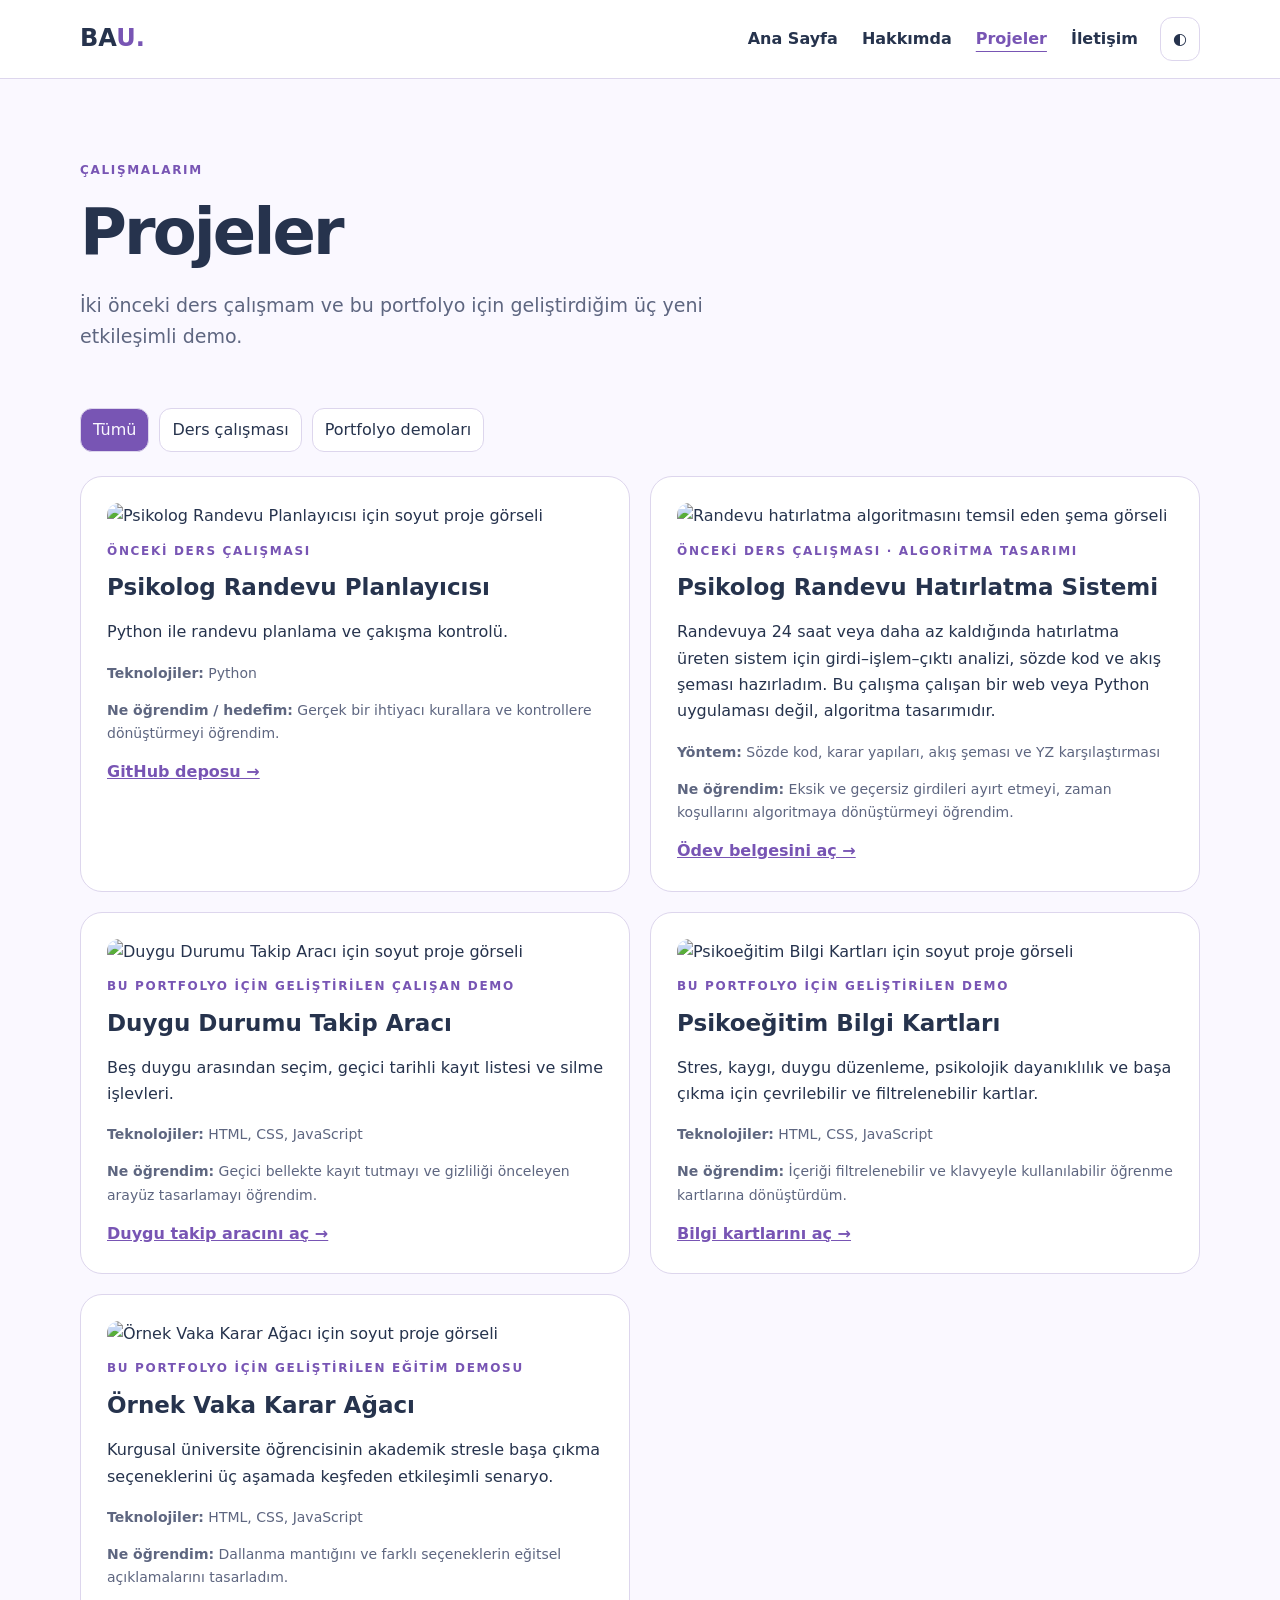
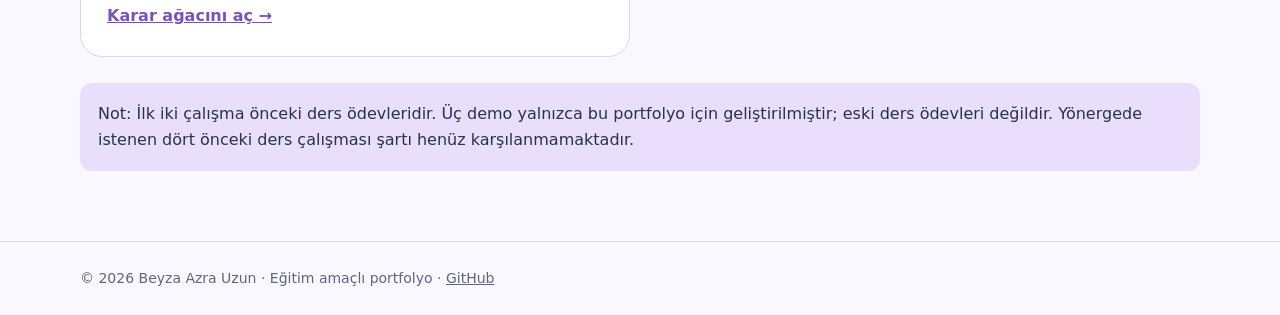
==== projeler.html @ 6c6bd9bc "Add files via upload" ====
<!DOCTYPE html>
<html lang="tr"><head><meta charset="utf-8"/><meta content="width=device-width,initial-scale=1" name="viewport"/><meta content="Beyza Azra Uzun - psikoloji ve klinik psikoloji odaklı öğrenci portfolyosu" name="description"/><title>Projeler | Beyza Azra Uzun</title><link href="style.css" rel="stylesheet"/><script defer="" src="script.js"></script></head><body><a class="skip" href="#icerik">İçeriğe atla</a><header class="header"><div class="shell navwrap"><a class="brand" href="index.html">BA<span>U.</span></a><button aria-controls="menu" aria-expanded="false" class="menu-toggle" type="button">Menü <span aria-hidden="true">☰</span></button><nav aria-label="Ana menü" id="menu"><a href="index.html">Ana Sayfa</a><a href="hakkimda.html">Hakkımda</a><a aria-current="page" href="projeler.html">Projeler</a><a href="iletisim.html">İletişim</a></nav><button aria-label="Koyu temaya geç" aria-pressed="false" class="theme-toggle" type="button">◐</button></div></header><main class="shell" id="icerik" tabindex="-1"><section class="pagehead"><p class="eyebrow">ÇALIŞMALARIM</p><h1>Projeler</h1><p class="lead">İki önceki ders çalışmam ve bu portfolyo için geliştirdiğim üç yeni etkileşimli demo.</p></section><div aria-label="Proje filtreleri" class="filters" role="group"><button aria-pressed="true" data-filter="all" type="button">Tümü</button><button aria-pressed="false" data-filter="real" type="button">Ders çalışması</button><button aria-pressed="false" data-filter="demo" type="button">Portfolyo demoları</button></div><div class="projects"><article class="project panel" data-kind="real"><img alt="Psikolog Randevu Planlayıcısı için soyut proje görseli" src="assets/project-1.svg"/><div><p class="eyebrow">Önceki ders çalışması</p><h2>Psikolog Randevu Planlayıcısı</h2><p>Python ile randevu planlama ve çakışma kontrolü.</p><p class="small"><strong>Teknolojiler:</strong> Python</p><p class="small"><strong>Ne öğrendim / hedefim:</strong> Gerçek bir ihtiyacı kurallara ve kontrollere dönüştürmeyi öğrendim.</p><a class="textlink" href="https://github.com/azrauzun1/Psikolog-randevu-planlay-c-">GitHub deposu →</a></div></article><article class="project panel" data-kind="real"><img alt="Randevu hatırlatma algoritmasını temsil eden şema görseli" src="assets/project-2.svg"/><div><p class="eyebrow">Önceki ders çalışması · Algoritma tasarımı</p><h2>Psikolog Randevu Hatırlatma Sistemi</h2><p>Randevuya 24 saat veya daha az kaldığında hatırlatma üreten sistem için girdi–işlem–çıktı analizi, sözde kod ve akış şeması hazırladım. Bu çalışma çalışan bir web veya Python uygulaması değil, algoritma tasarımıdır.</p><p class="small"><strong>Yöntem:</strong> Sözde kod, karar yapıları, akış şeması ve YZ karşılaştırması</p><p class="small"><strong>Ne öğrendim:</strong> Eksik ve geçersiz girdileri ayırt etmeyi, zaman koşullarını algoritmaya dönüştürmeyi öğrendim.</p><a class="textlink" href="belgeler/randevu-hatirlatma.pdf">Ödev belgesini aç →</a></div></article><article class="project panel" data-kind="demo"><img alt="Duygu Durumu Takip Aracı için soyut proje görseli" src="assets/project-2.svg"/><div><p class="eyebrow">Bu portfolyo için geliştirilen çalışan demo</p><h2>Duygu Durumu Takip Aracı</h2><p>Beş duygu arasından seçim, geçici tarihli kayıt listesi ve silme işlevleri.</p><p class="small"><strong>Teknolojiler:</strong> HTML, CSS, JavaScript</p><p class="small"><strong>Ne öğrendim:</strong> Geçici bellekte kayıt tutmayı ve gizliliği önceleyen arayüz tasarlamayı öğrendim.</p><a class="textlink" href="projeler/duygu-takip.html">Duygu takip aracını aç →</a></div></article><article class="project panel" data-kind="demo"><img alt="Psikoeğitim Bilgi Kartları için soyut proje görseli" src="assets/project-3.svg"/><div><p class="eyebrow">Bu portfolyo için geliştirilen demo</p><h2>Psikoeğitim Bilgi Kartları</h2><p>Stres, kaygı, duygu düzenleme, psikolojik dayanıklılık ve başa çıkma için çevrilebilir ve filtrelenebilir kartlar.</p><p class="small"><strong>Teknolojiler:</strong> HTML, CSS, JavaScript</p><p class="small"><strong>Ne öğrendim:</strong> İçeriği filtrelenebilir ve klavyeyle kullanılabilir öğrenme kartlarına dönüştürdüm.</p><a class="textlink" href="projeler/psikoegitim.html">Bilgi kartlarını aç →</a></div></article><article class="project panel" data-kind="demo"><img alt="Örnek Vaka Karar Ağacı için soyut proje görseli" src="assets/project-4.svg"/><div><p class="eyebrow">Bu portfolyo için geliştirilen eğitim demosu</p><h2>Örnek Vaka Karar Ağacı</h2><p>Kurgusal üniversite öğrencisinin akademik stresle başa çıkma seçeneklerini üç aşamada keşfeden etkileşimli senaryo.</p><p class="small"><strong>Teknolojiler:</strong> HTML, CSS, JavaScript</p><p class="small"><strong>Ne öğrendim:</strong> Dallanma mantığını ve farklı seçeneklerin eğitsel açıklamalarını tasarladım.</p><a class="textlink" href="projeler/vaka.html">Karar ağacını aç →</a></div></article></div><p class="notice">Not: İlk iki çalışma önceki ders ödevleridir. Üç demo yalnızca bu portfolyo için geliştirilmiştir; eski ders ödevleri değildir. Yönergede istenen dört önceki ders çalışması şartı henüz karşılanmamaktadır.</p></main><footer class="footer"><div class="shell">© 2026 Beyza Azra Uzun · Eğitim amaçlı portfolyo · <a href="https://github.com/azrauzun1" rel="noopener noreferrer">GitHub</a></div></footer></body></html>
---- style.css ----
:root{color-scheme:light;--bg:#faf8ff;--surface:#fff;--ink:#26334d;--muted:#5e6680;--accent:#7855b4;--soft:#e9defb;--border:#ddd6ed}*{box-sizing:border-box}html{scroll-behavior:smooth}body{margin:0;background:var(--bg);color:var(--ink);font:16px/1.65 system-ui,-apple-system,BlinkMacSystemFont,"Segoe UI",sans-serif}body.dark{color-scheme:dark;--bg:#171b2a;--surface:#22283b;--ink:#f5f2ff;--muted:#c7c1d6;--accent:#c5a8ff;--soft:#34304b;--border:#4b4860}a{color:inherit}button,input,textarea{font:inherit}button{cursor:pointer}a:focus-visible,button:focus-visible,input:focus-visible,textarea:focus-visible{outline:3px solid #d08e31;outline-offset:3px}.shell{width:min(1120px,calc(100% - 40px));margin:auto}.skip{position:absolute;left:12px;top:-90px;background:var(--surface);padding:12px;z-index:9}.skip:focus{top:12px}.header{border-bottom:1px solid var(--border);background:var(--surface)}.navwrap{min-height:78px;display:flex;align-items:center;gap:22px}.brand{text-decoration:none;font-size:24px;font-weight:800;margin-right:auto}.brand span{color:var(--accent)}nav{display:flex;gap:24px}nav a{text-decoration:none;font-weight:600}nav a[aria-current]{color:var(--accent);text-decoration:underline;text-underline-offset:7px}.theme-toggle,.menu-toggle,.filters button{border:1px solid var(--border);background:var(--surface);color:var(--ink);border-radius:12px;padding:8px 12px}.menu-toggle{display:none}main{min-height:65vh}.hero{display:grid;grid-template-columns:1.3fr .7fr;gap:50px;align-items:center;padding:100px 0 80px}.eyebrow{color:var(--accent);font-size:12px;letter-spacing:.14em;font-weight:800;text-transform:uppercase}h1{font-size:clamp(36px,5vw,66px);line-height:1.13;letter-spacing:-.045em;margin:15px 0 22px}h1 span{color:var(--accent)}h2{font-size:23px;line-height:1.3}.lead{font-size:19px;color:var(--muted);max-width:690px}.avatar{width:100%;max-width:360px;justify-self:center}.actions{display:flex;gap:12px;flex-wrap:wrap;margin-top:28px}.btn{display:inline-block;background:var(--accent);color:var(--bg);text-decoration:none;border:0;padding:12px 22px;border-radius:13px;font-weight:700}.btn.secondary{background:var(--soft);color:var(--ink)}.section{padding:36px 0 90px}.pagehead{padding:70px 0 36px}.two{display:grid;grid-template-columns:1fr 1fr;gap:24px;margin:20px 0 80px}.panel{background:var(--surface);border:1px solid var(--border);border-radius:22px;padding:26px}.panel h2:first-child{margin-top:0}.filters{display:flex;gap:10px;flex-wrap:wrap;margin:0 0 24px}.filters [aria-pressed=true]{background:var(--accent);color:var(--bg)}.projects{display:grid;grid-template-columns:1fr 1fr;gap:20px}.project img{width:100%;height:150px;object-fit:cover;border-radius:12px}.project h2{margin:8px 0}.small,.pending{font-size:14px;color:var(--muted)}.textlink{color:var(--accent);font-weight:700}.notice{margin:26px 0 70px;padding:18px;background:var(--soft);border-radius:12px}.footer{border-top:1px solid var(--border);padding:25px 0;color:var(--muted);font-size:14px}label{display:block;font-weight:700;margin:16px 0 6px}input,textarea{width:100%;background:var(--bg);border:1px solid var(--border);border-radius:10px;color:var(--ink);padding:10px}#form-feedback{min-height:1.5em;font-weight:700}.privacy{border-top:1px solid var(--border);padding-top:16px}@media(max-width:820px){.hero{grid-template-columns:1fr;padding:65px 0}.avatar{max-width:260px}.projects{grid-template-columns:1fr}.navwrap{flex-wrap:wrap;padding:14px 0}.menu-toggle{display:block}nav{display:none;order:5;width:100%;flex-direction:column;gap:0}nav.open{display:flex}nav a{padding:10px 0}.two{grid-template-columns:1fr}}@media(max-width:480px){.shell{width:min(100% - 28px,1120px)}.hero{gap:22px;padding:45px 0}.lead{font-size:17px}.panel{padding:18px}.pagehead{padding:45px 0 20px}.actions .btn{width:100%;text-align:center}}@media(prefers-reduced-motion:reduce){html{scroll-behavior:auto}}
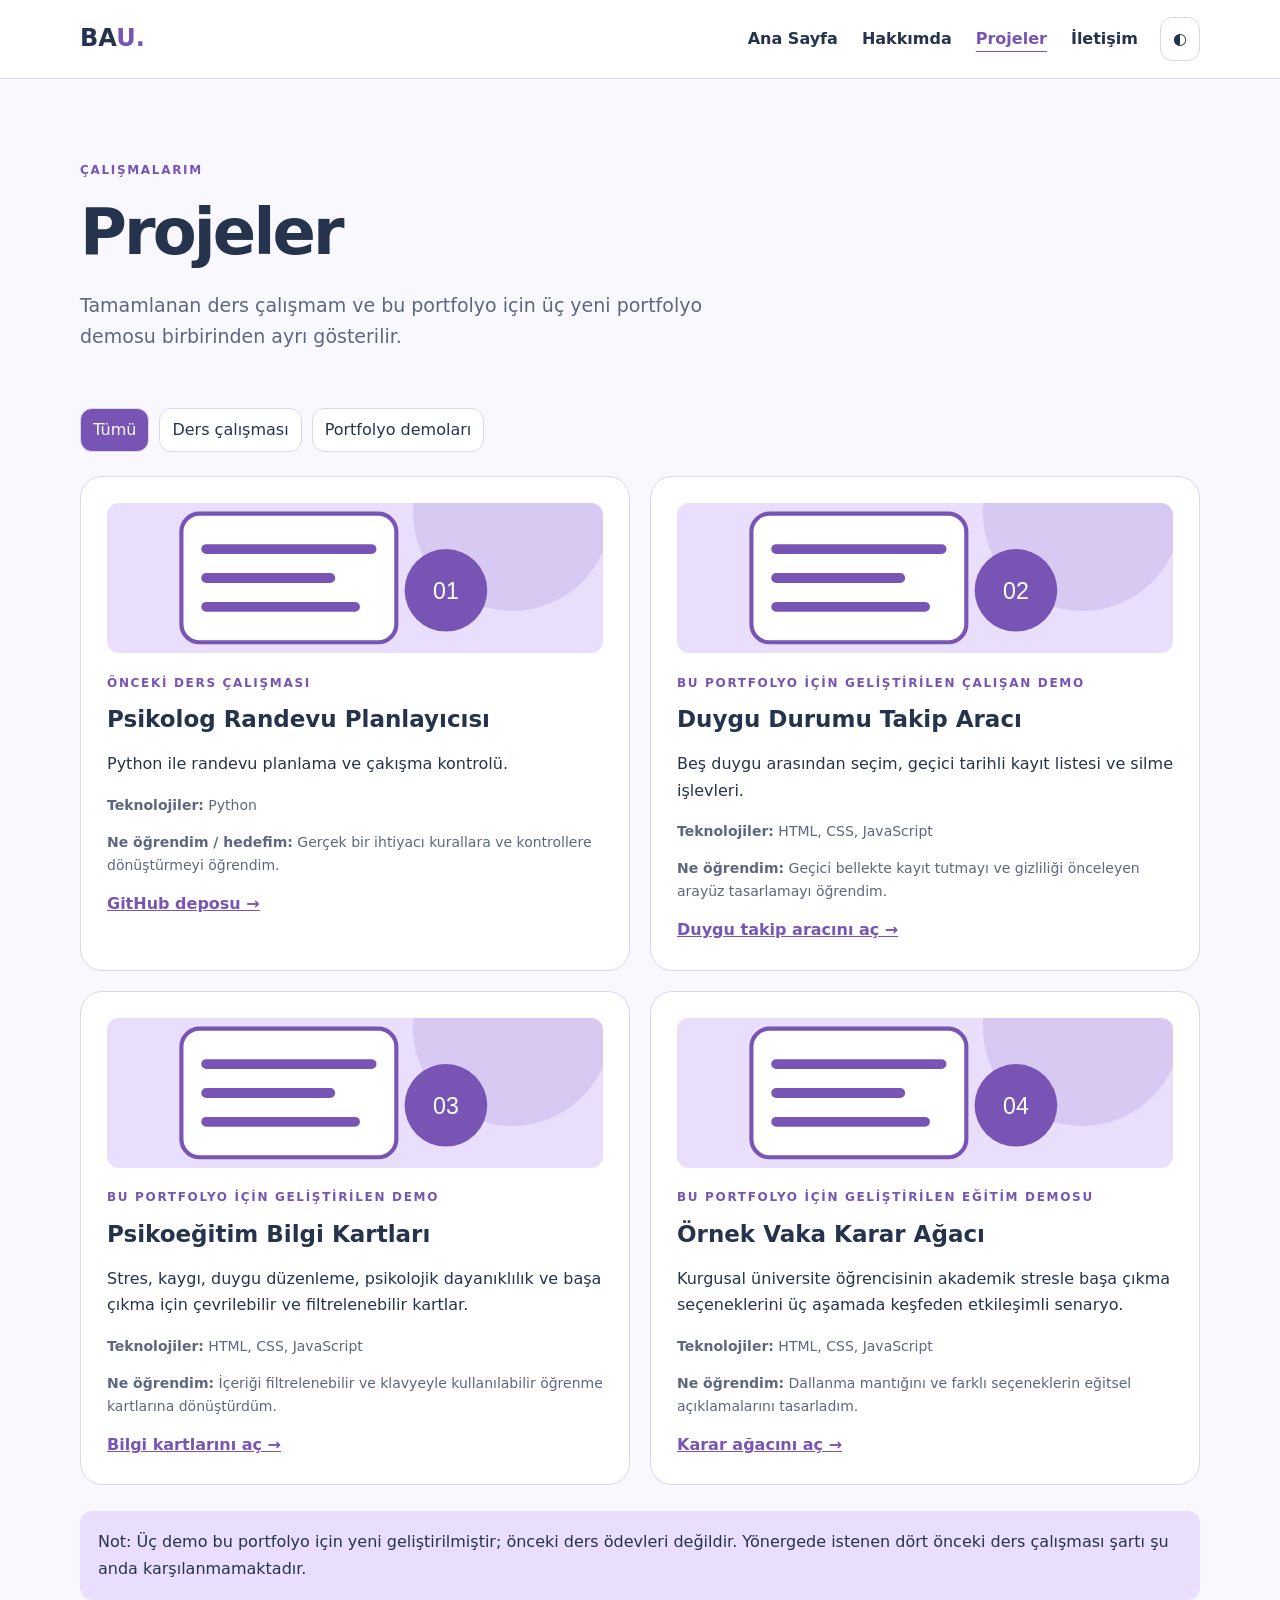
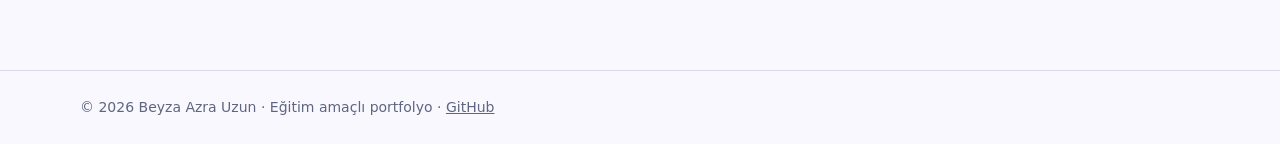
==== commit 2303ce96: "Add files via upload" ====
--- a/projeler.html
+++ b/projeler.html
@@ -1,2 +1 @@
-<!DOCTYPE html>
-<html lang="tr"><head><meta charset="utf-8"/><meta content="width=device-width,initial-scale=1" name="viewport"/><meta content="Beyza Azra Uzun - psikoloji ve klinik psikoloji odaklı öğrenci portfolyosu" name="description"/><title>Projeler | Beyza Azra Uzun</title><link href="style.css" rel="stylesheet"/><script defer="" src="script.js"></script></head><body><a class="skip" href="#icerik">İçeriğe atla</a><header class="header"><div class="shell navwrap"><a class="brand" href="index.html">BA<span>U.</span></a><button aria-controls="menu" aria-expanded="false" class="menu-toggle" type="button">Menü <span aria-hidden="true">☰</span></button><nav aria-label="Ana menü" id="menu"><a href="index.html">Ana Sayfa</a><a href="hakkimda.html">Hakkımda</a><a aria-current="page" href="projeler.html">Projeler</a><a href="iletisim.html">İletişim</a></nav><button aria-label="Koyu temaya geç" aria-pressed="false" class="theme-toggle" type="button">◐</button></div></header><main class="shell" id="icerik" tabindex="-1"><section class="pagehead"><p class="eyebrow">ÇALIŞMALARIM</p><h1>Projeler</h1><p class="lead">İki önceki ders çalışmam ve bu portfolyo için geliştirdiğim üç yeni etkileşimli demo.</p></section><div aria-label="Proje filtreleri" class="filters" role="group"><button aria-pressed="true" data-filter="all" type="button">Tümü</button><button aria-pressed="false" data-filter="real" type="button">Ders çalışması</button><button aria-pressed="false" data-filter="demo" type="button">Portfolyo demoları</button></div><div class="projects"><article class="project panel" data-kind="real"><img alt="Psikolog Randevu Planlayıcısı için soyut proje görseli" src="assets/project-1.svg"/><div><p class="eyebrow">Önceki ders çalışması</p><h2>Psikolog Randevu Planlayıcısı</h2><p>Python ile randevu planlama ve çakışma kontrolü.</p><p class="small"><strong>Teknolojiler:</strong> Python</p><p class="small"><strong>Ne öğrendim / hedefim:</strong> Gerçek bir ihtiyacı kurallara ve kontrollere dönüştürmeyi öğrendim.</p><a class="textlink" href="https://github.com/azrauzun1/Psikolog-randevu-planlay-c-">GitHub deposu →</a></div></article><article class="project panel" data-kind="real"><img alt="Randevu hatırlatma algoritmasını temsil eden şema görseli" src="assets/project-2.svg"/><div><p class="eyebrow">Önceki ders çalışması · Algoritma tasarımı</p><h2>Psikolog Randevu Hatırlatma Sistemi</h2><p>Randevuya 24 saat veya daha az kaldığında hatırlatma üreten sistem için girdi–işlem–çıktı analizi, sözde kod ve akış şeması hazırladım. Bu çalışma çalışan bir web veya Python uygulaması değil, algoritma tasarımıdır.</p><p class="small"><strong>Yöntem:</strong> Sözde kod, karar yapıları, akış şeması ve YZ karşılaştırması</p><p class="small"><strong>Ne öğrendim:</strong> Eksik ve geçersiz girdileri ayırt etmeyi, zaman koşullarını algoritmaya dönüştürmeyi öğrendim.</p><a class="textlink" href="belgeler/randevu-hatirlatma.pdf">Ödev belgesini aç →</a></div></article><article class="project panel" data-kind="demo"><img alt="Duygu Durumu Takip Aracı için soyut proje görseli" src="assets/project-2.svg"/><div><p class="eyebrow">Bu portfolyo için geliştirilen çalışan demo</p><h2>Duygu Durumu Takip Aracı</h2><p>Beş duygu arasından seçim, geçici tarihli kayıt listesi ve silme işlevleri.</p><p class="small"><strong>Teknolojiler:</strong> HTML, CSS, JavaScript</p><p class="small"><strong>Ne öğrendim:</strong> Geçici bellekte kayıt tutmayı ve gizliliği önceleyen arayüz tasarlamayı öğrendim.</p><a class="textlink" href="projeler/duygu-takip.html">Duygu takip aracını aç →</a></div></article><article class="project panel" data-kind="demo"><img alt="Psikoeğitim Bilgi Kartları için soyut proje görseli" src="assets/project-3.svg"/><div><p class="eyebrow">Bu portfolyo için geliştirilen demo</p><h2>Psikoeğitim Bilgi Kartları</h2><p>Stres, kaygı, duygu düzenleme, psikolojik dayanıklılık ve başa çıkma için çevrilebilir ve filtrelenebilir kartlar.</p><p class="small"><strong>Teknolojiler:</strong> HTML, CSS, JavaScript</p><p class="small"><strong>Ne öğrendim:</strong> İçeriği filtrelenebilir ve klavyeyle kullanılabilir öğrenme kartlarına dönüştürdüm.</p><a class="textlink" href="projeler/psikoegitim.html">Bilgi kartlarını aç →</a></div></article><article class="project panel" data-kind="demo"><img alt="Örnek Vaka Karar Ağacı için soyut proje görseli" src="assets/project-4.svg"/><div><p class="eyebrow">Bu portfolyo için geliştirilen eğitim demosu</p><h2>Örnek Vaka Karar Ağacı</h2><p>Kurgusal üniversite öğrencisinin akademik stresle başa çıkma seçeneklerini üç aşamada keşfeden etkileşimli senaryo.</p><p class="small"><strong>Teknolojiler:</strong> HTML, CSS, JavaScript</p><p class="small"><strong>Ne öğrendim:</strong> Dallanma mantığını ve farklı seçeneklerin eğitsel açıklamalarını tasarladım.</p><a class="textlink" href="projeler/vaka.html">Karar ağacını aç →</a></div></article></div><p class="notice">Not: İlk iki çalışma önceki ders ödevleridir. Üç demo yalnızca bu portfolyo için geliştirilmiştir; eski ders ödevleri değildir. Yönergede istenen dört önceki ders çalışması şartı henüz karşılanmamaktadır.</p></main><footer class="footer"><div class="shell">© 2026 Beyza Azra Uzun · Eğitim amaçlı portfolyo · <a href="https://github.com/azrauzun1" rel="noopener noreferrer">GitHub</a></div></footer></body></html>+<!doctype html><html lang="tr"><head><meta charset="utf-8"><meta name="viewport" content="width=device-width,initial-scale=1"><meta name="description" content="Beyza Azra Uzun - psikoloji ve klinik psikoloji odaklı öğrenci portfolyosu"><title>Projeler | Beyza Azra Uzun</title><link rel="stylesheet" href="style.css"><script src="script.js" defer></script></head><body><a class="skip" href="#icerik">İçeriğe atla</a><header class="header"><div class="shell navwrap"><a class="brand" href="index.html">BA<span>U.</span></a><button class="menu-toggle" type="button" aria-controls="menu" aria-expanded="false">Menü <span aria-hidden="true">☰</span></button><nav id="menu" aria-label="Ana menü"><a href="index.html" >Ana Sayfa</a><a href="hakkimda.html" >Hakkımda</a><a href="projeler.html" aria-current="page" >Projeler</a><a href="iletisim.html" >İletişim</a></nav><button class="theme-toggle" type="button" aria-label="Koyu temaya geç" aria-pressed="false">◐</button></div></header><main id="icerik" tabindex="-1" class="shell"><section class="pagehead"><p class="eyebrow">ÇALIŞMALARIM</p><h1>Projeler</h1><p class="lead">Tamamlanan ders çalışmam ve bu portfolyo için üç yeni portfolyo demosu birbirinden ayrı gösterilir.</p></section><div class="filters" role="group" aria-label="Proje filtreleri"><button type="button" data-filter="all" aria-pressed="true">Tümü</button><button type="button" data-filter="real" aria-pressed="false">Ders çalışması</button><button type="button" data-filter="demo" aria-pressed="false">Portfolyo demoları</button></div><div class="projects"><article class="project panel" data-kind="real"><img src="assets/project-1.svg" alt="Psikolog Randevu Planlayıcısı için soyut proje görseli"><div><p class="eyebrow">Önceki ders çalışması</p><h2>Psikolog Randevu Planlayıcısı</h2><p>Python ile randevu planlama ve çakışma kontrolü.</p><p class="small"><strong>Teknolojiler:</strong> Python</p><p class="small"><strong>Ne öğrendim / hedefim:</strong> Gerçek bir ihtiyacı kurallara ve kontrollere dönüştürmeyi öğrendim.</p><a class="textlink" href="https://github.com/azrauzun1/Psikolog-randevu-planlay-c-">GitHub deposu →</a></div></article><article class="project panel" data-kind="demo"><img src="assets/project-2.svg" alt="Duygu Durumu Takip Aracı için soyut proje görseli"><div><p class="eyebrow">Bu portfolyo için geliştirilen çalışan demo</p><h2>Duygu Durumu Takip Aracı</h2><p>Beş duygu arasından seçim, geçici tarihli kayıt listesi ve silme işlevleri.</p><p class="small"><strong>Teknolojiler:</strong> HTML, CSS, JavaScript</p><p class="small"><strong>Ne öğrendim:</strong> Geçici bellekte kayıt tutmayı ve gizliliği önceleyen arayüz tasarlamayı öğrendim.</p><a class="textlink" href="projeler/duygu-takip.html">Duygu takip aracını aç →</a></div></article><article class="project panel" data-kind="demo"><img src="assets/project-3.svg" alt="Psikoeğitim Bilgi Kartları için soyut proje görseli"><div><p class="eyebrow">Bu portfolyo için geliştirilen demo</p><h2>Psikoeğitim Bilgi Kartları</h2><p>Stres, kaygı, duygu düzenleme, psikolojik dayanıklılık ve başa çıkma için çevrilebilir ve filtrelenebilir kartlar.</p><p class="small"><strong>Teknolojiler:</strong> HTML, CSS, JavaScript</p><p class="small"><strong>Ne öğrendim:</strong> İçeriği filtrelenebilir ve klavyeyle kullanılabilir öğrenme kartlarına dönüştürdüm.</p><a class="textlink" href="projeler/psikoegitim.html">Bilgi kartlarını aç →</a></div></article><article class="project panel" data-kind="demo"><img src="assets/project-4.svg" alt="Örnek Vaka Karar Ağacı için soyut proje görseli"><div><p class="eyebrow">Bu portfolyo için geliştirilen eğitim demosu</p><h2>Örnek Vaka Karar Ağacı</h2><p>Kurgusal üniversite öğrencisinin akademik stresle başa çıkma seçeneklerini üç aşamada keşfeden etkileşimli senaryo.</p><p class="small"><strong>Teknolojiler:</strong> HTML, CSS, JavaScript</p><p class="small"><strong>Ne öğrendim:</strong> Dallanma mantığını ve farklı seçeneklerin eğitsel açıklamalarını tasarladım.</p><a class="textlink" href="projeler/vaka.html">Karar ağacını aç →</a></div></article></div><p class="notice">Not: Üç demo bu portfolyo için yeni geliştirilmiştir; önceki ders ödevleri değildir. Yönergede istenen dört önceki ders çalışması şartı şu anda karşılanmamaktadır.</p></main><footer class="footer"><div class="shell">© 2026 Beyza Azra Uzun · Eğitim amaçlı portfolyo · <a href="https://github.com/azrauzun1" rel="noopener noreferrer">GitHub</a></div></footer></body></html>
